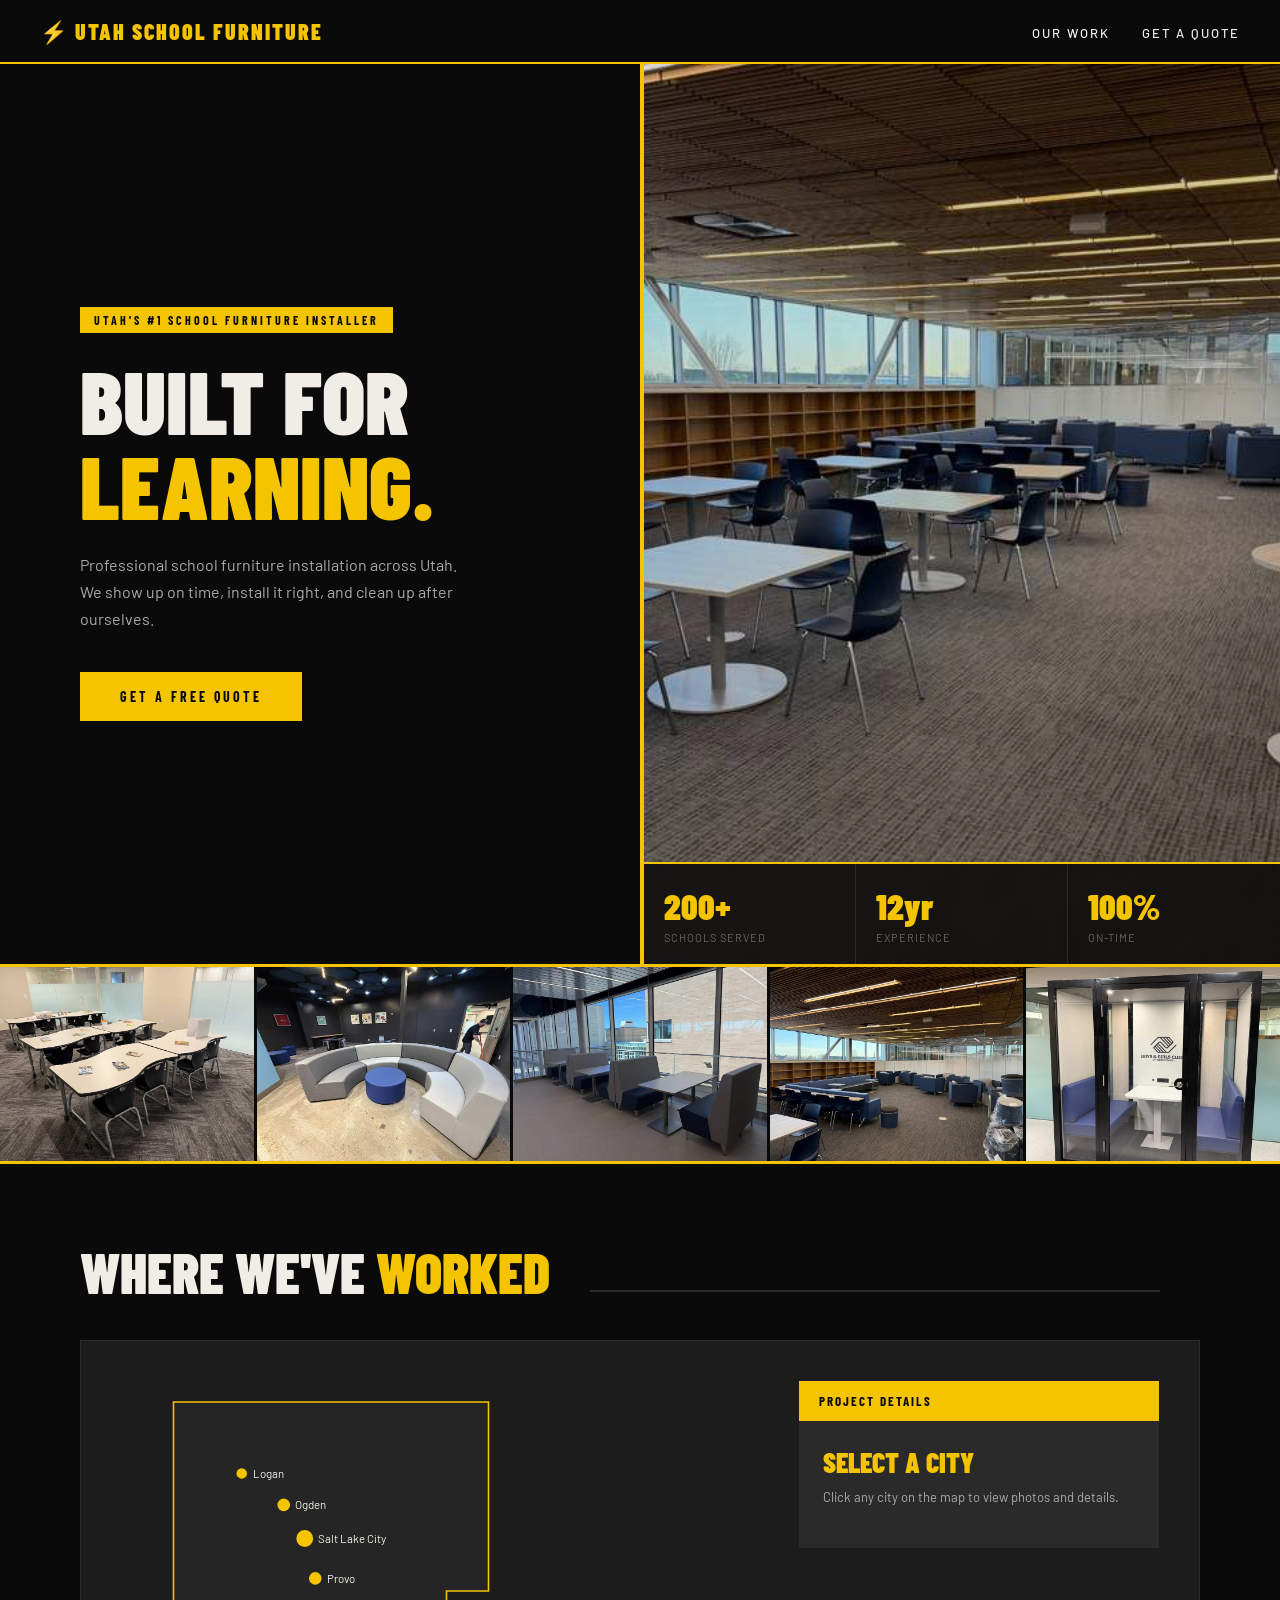
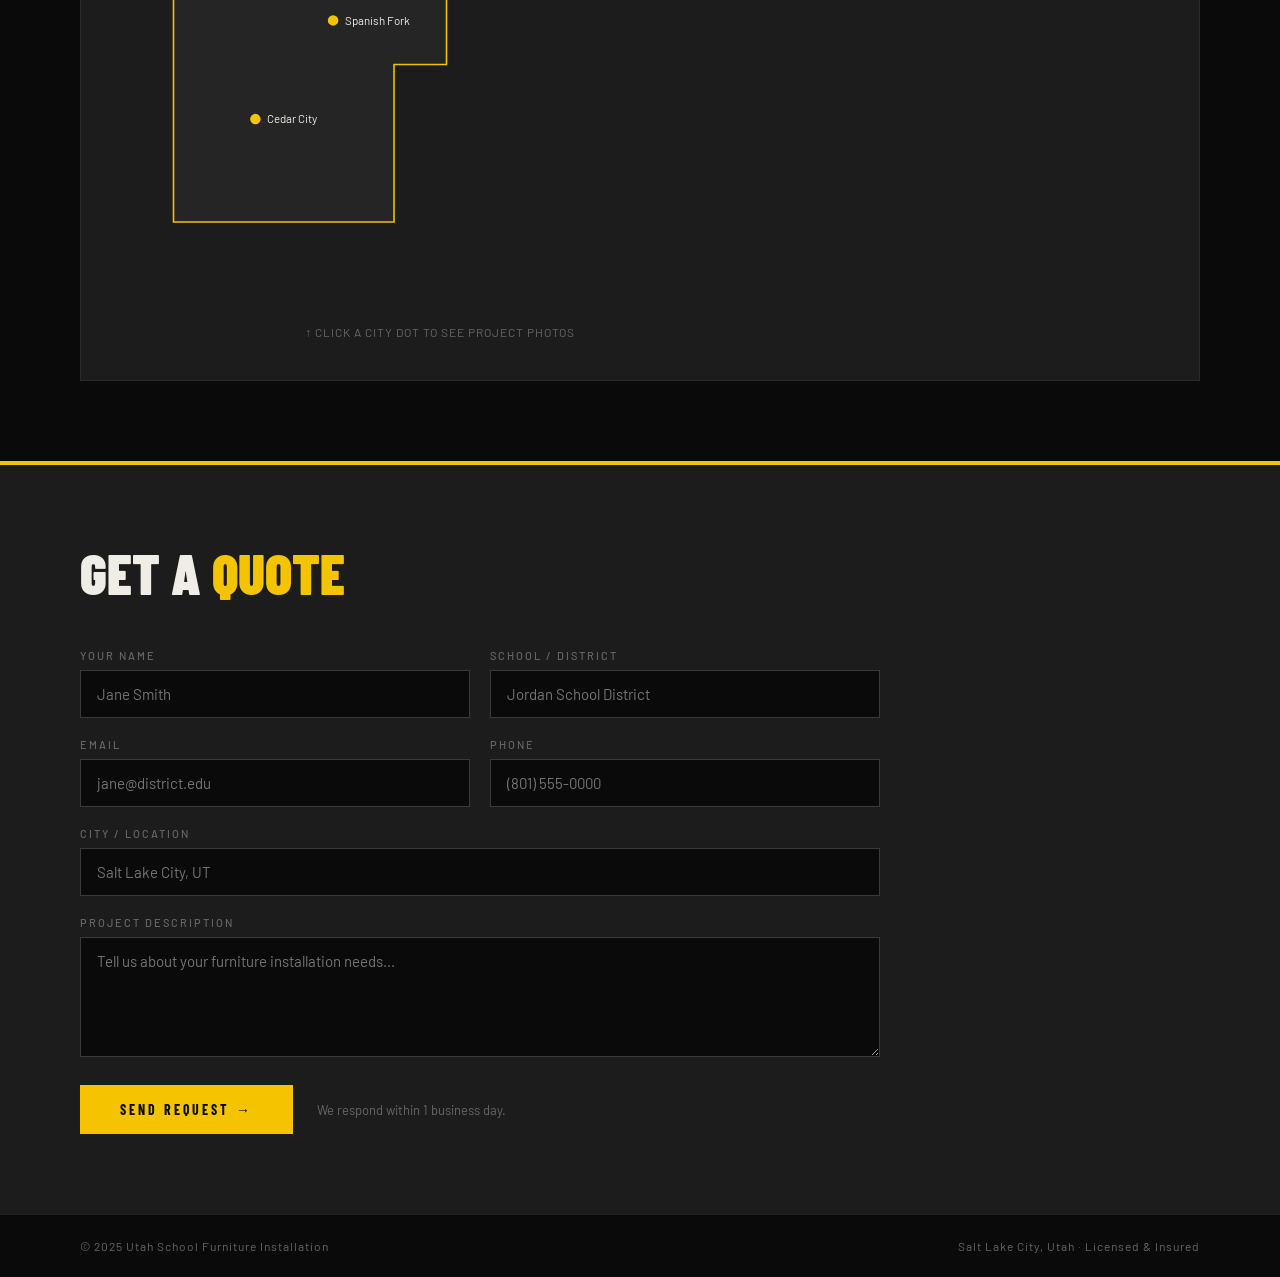
==== images/1.html @ 9ab17a4e "Add files via upload" ====
<!DOCTYPE html><html lang="en"><head><meta charset="UTF-8"><meta name="viewport" content="width=device-width,initial-scale=1.0">
    <title>Design 1 – Bold Industrial</title>
    <link href="https://fonts.googleapis.com/css2?family=Barlow+Condensed:wght@700;900&family=Barlow:wght@400;500&display=swap" rel="stylesheet">
    <style>
    *,*::before,*::after{box-sizing:border-box;margin:0;padding:0}
    :root{--bk:#0a0a0a;--pn:#1c1c1c;--ye:#f5c400;--wh:#f0ede6;--gr:#666;--lg:#2a2a2a}
    body{background:var(--bk);color:var(--wh);font-family:'Barlow',sans-serif;overflow-x:hidden}
    nav{position:fixed;top:0;width:100%;z-index:100;background:var(--bk);border-bottom:2px solid var(--ye);display:flex;align-items:center;justify-content:space-between;padding:0 40px;height:64px}
    .logo{font-family:'Barlow Condensed',sans-serif;font-weight:900;font-size:22px;letter-spacing:2px;color:var(--ye);text-transform:uppercase}
    nav a{color:var(--wh);text-decoration:none;font-size:13px;letter-spacing:2px;text-transform:uppercase;font-weight:500;transition:color .2s;margin-left:32px}nav a:hover{color:var(--ye)}
    .hero{min-height:100vh;padding-top:64px;display:grid;grid-template-columns:1fr 1fr;align-items:center}
    .hl{padding:80px 40px 80px 80px}
    .tag{display:inline-block;background:var(--ye);color:var(--bk);font-family:'Barlow Condensed',sans-serif;font-weight:700;font-size:12px;letter-spacing:3px;text-transform:uppercase;padding:6px 14px;margin-bottom:24px}
    h1{font-family:'Barlow Condensed',sans-serif;font-size:clamp(56px,7vw,96px);font-weight:900;line-height:.95;text-transform:uppercase;margin-bottom:24px}
    h1 span{color:var(--ye);display:block}
    .hl>p{font-size:16px;color:#aaa;line-height:1.7;max-width:380px;margin-bottom:40px}
    .btn{display:inline-block;background:var(--ye);color:var(--bk);font-family:'Barlow Condensed',sans-serif;font-weight:700;font-size:14px;letter-spacing:3px;text-transform:uppercase;padding:16px 40px;text-decoration:none;border:none;cursor:pointer;transition:background .2s}.btn:hover{background:#ffd000}
    .hr{height:100vh;position:relative;overflow:hidden;border-left:4px solid var(--ye)}
    .hr>img{width:100%;height:100%;object-fit:cover;opacity:.85}
    .sb{position:absolute;bottom:0;left:0;right:0;display:grid;grid-template-columns:repeat(3,1fr);border-top:2px solid var(--ye);background:rgba(10,10,10,.85);backdrop-filter:blur(8px)}
    .st{padding:20px;border-right:1px solid var(--lg)}.st:last-child{border-right:none}
    .sn{font-family:'Barlow Condensed',sans-serif;font-size:36px;font-weight:900;color:var(--ye)}.sl{font-size:11px;color:var(--gr);text-transform:uppercase;letter-spacing:1px;margin-top:4px}
    .strip{display:grid;grid-template-columns:repeat(5,1fr);height:200px;gap:3px;border-top:3px solid var(--ye);border-bottom:3px solid var(--ye)}
    .strip div{overflow:hidden}.strip img{width:100%;height:100%;object-fit:cover;transition:transform .4s}.strip div:hover img{transform:scale(1.05)}
    .sh{padding:80px 80px 40px;display:flex;align-items:flex-end;justify-content:space-between}
    .stitle{font-family:'Barlow Condensed',sans-serif;font-size:56px;font-weight:900;text-transform:uppercase;line-height:1}.stitle span{color:var(--ye)}
    .sline{flex:1;height:2px;background:var(--lg);margin:0 40px 8px}
    .ms{padding:0 80px 80px}.mw{background:var(--pn);border:1px solid #2a2a2a;padding:40px;display:grid;grid-template-columns:1fr 360px;gap:40px;align-items:start}
    svg.map{width:100%;max-width:420px}svg.map path{fill:#252525;stroke:var(--ye);stroke-width:1.5;cursor:pointer;transition:fill .2s}svg.map path:hover{fill:var(--ye)}
    .cd{fill:var(--ye);cursor:pointer;transition:all .2s}.cd.active{fill:#fff}
    .cl{fill:var(--wh);font-family:'Barlow',sans-serif;font-size:11px;pointer-events:none}
    .mih{background:var(--ye);color:var(--bk);font-family:'Barlow Condensed',sans-serif;font-weight:700;font-size:13px;letter-spacing:2px;text-transform:uppercase;padding:12px 20px}
    .mib{background:var(--lg);padding:24px}
    .cn{font-family:'Barlow Condensed',sans-serif;font-size:28px;font-weight:900;text-transform:uppercase;color:var(--ye);margin-bottom:8px}
    .cdesc{font-size:13px;color:#aaa;line-height:1.6;margin-bottom:16px}
    .pg{display:grid;grid-template-columns:1fr 1fr;gap:8px}
    .hint{color:var(--gr);font-size:12px;letter-spacing:1px;text-transform:uppercase;margin-top:16px;text-align:center}
    .fs{background:var(--pn);border-top:4px solid var(--ye);padding:80px}
    .fs .stitle{margin-bottom:48px}
    .cf{display:grid;grid-template-columns:1fr 1fr;gap:20px;max-width:800px}
    .fg{display:flex;flex-direction:column;gap:8px}.fg.full{grid-column:1/-1}
    label{font-size:11px;letter-spacing:2px;text-transform:uppercase;color:var(--gr);font-weight:500}
    input,textarea{background:var(--bk);border:1px solid #3a3a3a;color:var(--wh);font-family:'Barlow',sans-serif;font-size:15px;padding:14px 16px;outline:none;transition:border-color .2s}
    input:focus,textarea:focus{border-color:var(--ye)}textarea{min-height:120px;resize:vertical}
    .sr{grid-column:1/-1;display:flex;align-items:center;gap:24px;margin-top:8px}.sr p{font-size:13px;color:var(--gr)}
    footer{background:var(--bk);border-top:1px solid #1e1e1e;padding:24px 80px;display:flex;justify-content:space-between}
    footer p{font-size:12px;color:var(--gr);letter-spacing:1px}
    </style></head><body>
    <nav><div class="logo">⚡ Utah School Furniture</div><div><a href="#map">Our Work</a><a href="#contact">Get a Quote</a></div></nav>
    <section class="hero">
      <div class="hl">
        <div class="tag">Utah's #1 School Furniture Installer</div>
        <h1>Built For<span>Learning.</span></h1>
        <p>Professional school furniture installation across Utah. We show up on time, install it right, and clean up after ourselves.</p>
        <a href="#contact" class="btn">Get a Free Quote</a>
      </div>
      <div class="hr">
        <img src="[data-uri]" alt="Library installation">
        <div class="sb">
          <div class="st"><div class="sn">200+</div><div class="sl">Schools Served</div></div>
          <div class="st"><div class="sn">12yr</div><div class="sl">Experience</div></div>
          <div class="st"><div class="sn">100%</div><div class="sl">On-Time</div></div>
        </div>
      </div>
    </section>
    <div class="strip">
      <div><img src="[data-uri]" alt=""></div><div><img src="[data-uri]" alt=""></div>
      <div><img src="[data-uri]" alt=""></div><div><img src="[data-uri]" alt=""></div><div><img src="[data-uri]" alt=""></div>
    </div>
    <div class="sh" id="map"><div class="stitle">Where We've <span>Worked</span></div><div class="sline"></div></div>
    <section class="ms"><div class="mw">
      <div>
        <svg class="map" viewBox="0 0 400 500" xmlns="http://www.w3.org/2000/svg">
          <path d="M 50 20 L 350 20 L 350 200 L 310 200 L 310 270 L 260 270 L 260 420 L 50 420 Z"/>
          <g id="c1">
            <circle class="cd" cx="175" cy="150" r="8" data-city="Salt Lake City" data-desc="15 schools — Jordan, SLC & Granite. 300+ classrooms installed."/>
            <text class="cl" x="188" y="154">Salt Lake City</text>
            <circle class="cd" cx="185" cy="188" r="6" data-city="Provo" data-desc="8 schools — Provo City SD rollout 2023–24."/>
            <text class="cl" x="196" y="192">Provo</text>
            <circle class="cd" cx="155" cy="118" r="6" data-city="Ogden" data-desc="6 schools — Weber County cafeteria & classrooms."/>
            <text class="cl" x="166" y="122">Ogden</text>
            <circle class="cd" cx="202" cy="228" r="5" data-city="Spanish Fork" data-desc="4 schools — bleachers, classrooms, library."/>
            <text class="cl" x="213" y="232">Spanish Fork</text>
            <circle class="cd" cx="128" cy="322" r="5" data-city="Cedar City" data-desc="3 schools — Iron County library renovation."/>
            <text class="cl" x="139" y="326">Cedar City</text>
            <circle class="cd" cx="115" cy="88" r="5" data-city="Logan" data-desc="2 schools — Cache County new classroom furniture."/>
            <text class="cl" x="126" y="92">Logan</text>
          </g>
        </svg>
        <p class="hint">↑ Click a city dot to see project photos</p>
      </div>
      <div>
        <div class="mih">Project Details</div>
        <div class="mib">
          <div class="cn" id="cn1">Select a City</div>
          <div class="cdesc" id="cd1">Click any city on the map to view photos and details.</div>
          <div class="pg" id="pg1"></div>
        </div>
      </div>
    </div></section>
    <section class="fs" id="contact">
      <div class="stitle">Get a <span>Quote</span></div>
      <form class="cf">
        <div class="fg"><label>Your Name</label><input type="text" placeholder="Jane Smith"></div>
        <div class="fg"><label>School / District</label><input type="text" placeholder="Jordan School District"></div>
        <div class="fg"><label>Email</label><input type="email" placeholder="jane@district.edu"></div>
        <div class="fg"><label>Phone</label><input type="tel" placeholder="(801) 555-0000"></div>
        <div class="fg full"><label>City / Location</label><input type="text" placeholder="Salt Lake City, UT"></div>
        <div class="fg full"><label>Project Description</label><textarea placeholder="Tell us about your furniture installation needs..."></textarea></div>
        <div class="sr"><button type="submit" class="btn">Send Request →</button><p>We respond within 1 business day.</p></div>
      </form>
    </section>
    <footer><p>© 2025 Utah School Furniture Installation</p><p>Salt Lake City, Utah · Licensed & Insured</p></footer>
    <script>const PHOTOS=[{s:`[data-uri]`,l:`Collaborative Classroom`},{s:`[data-uri]`,l:`Classroom Setup`},{s:`[data-uri]`,l:`Maker Space`},{s:`[data-uri]`,l:`Lounge Area`},{s:`[data-uri]`,l:`Reading Lounge`},{s:`[data-uri]`,l:`Multi-Zone Room`},{s:`[data-uri]`,l:`Soft Seating`},{s:`[data-uri]`,l:`Modern Lounge`},{s:`[data-uri]`,l:`Booth Seating`},{s:`[data-uri]`,l:`Circular Seating`},{s:`[data-uri]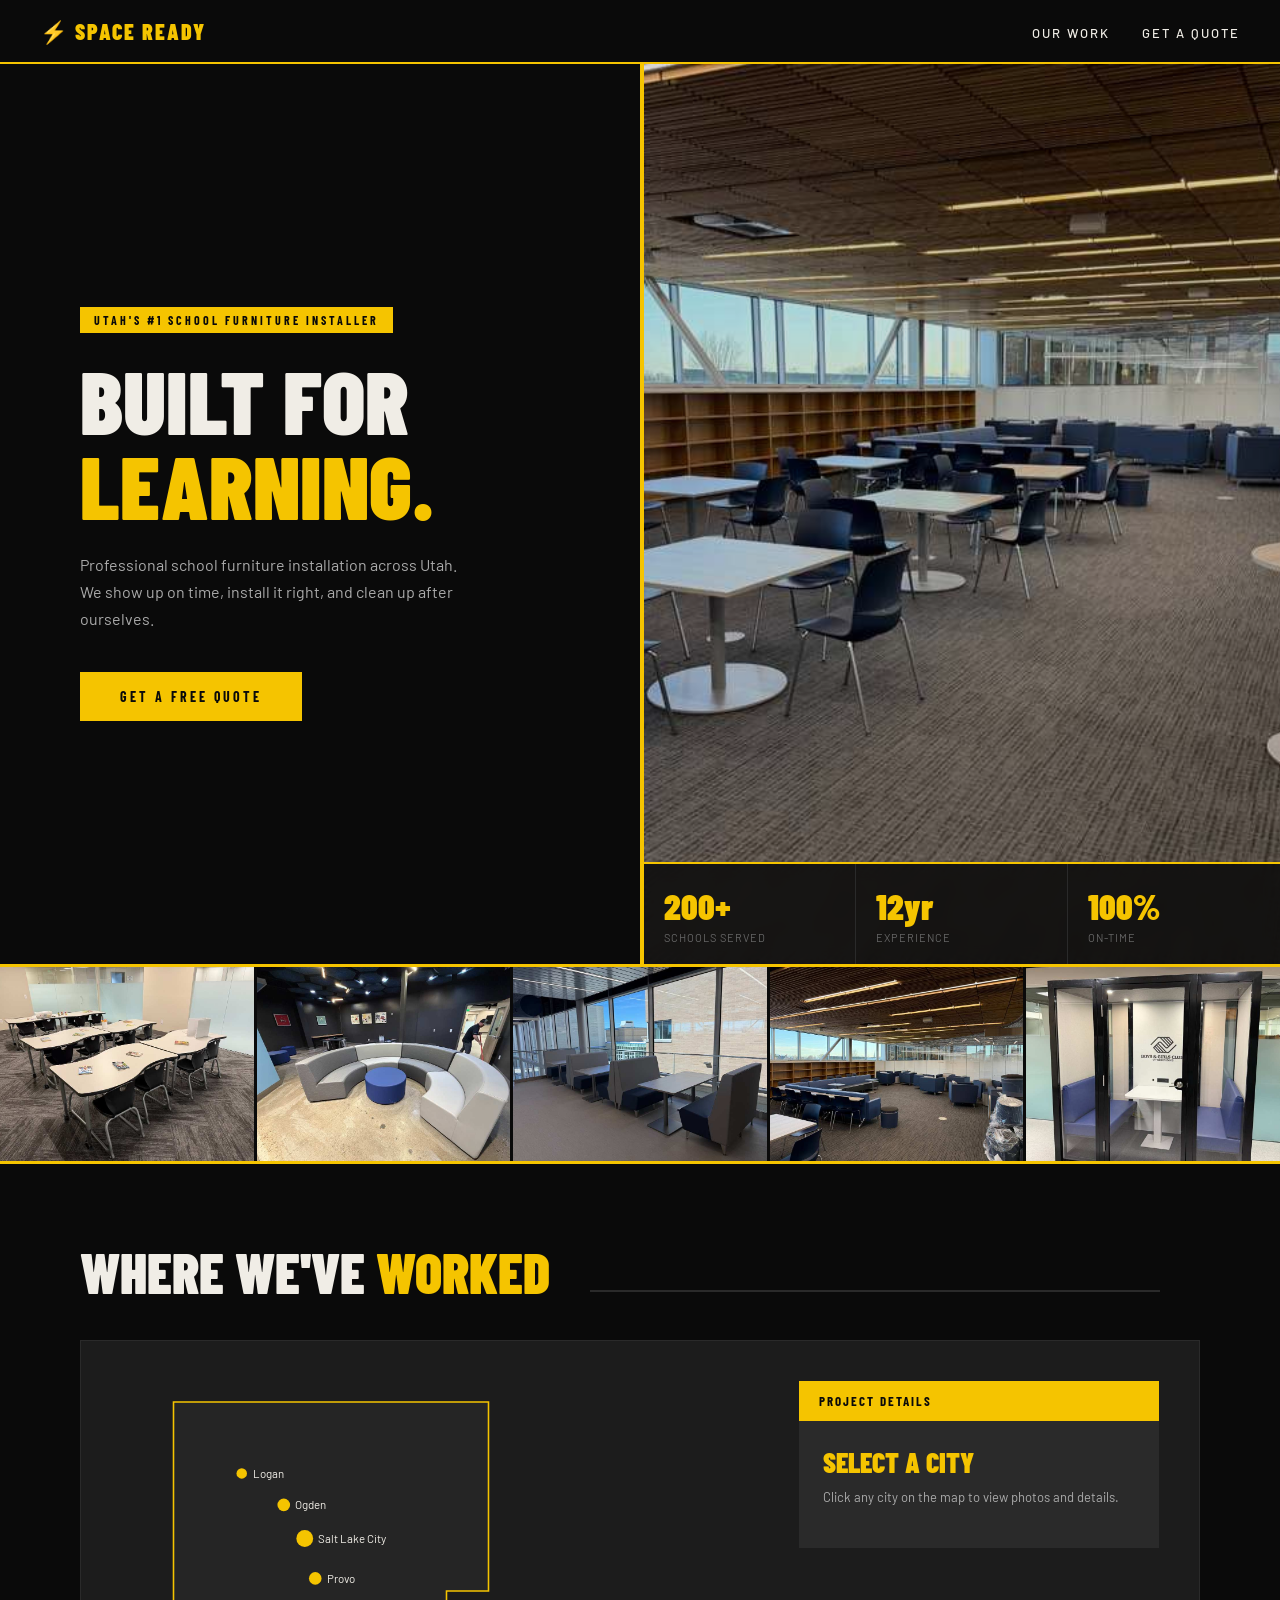
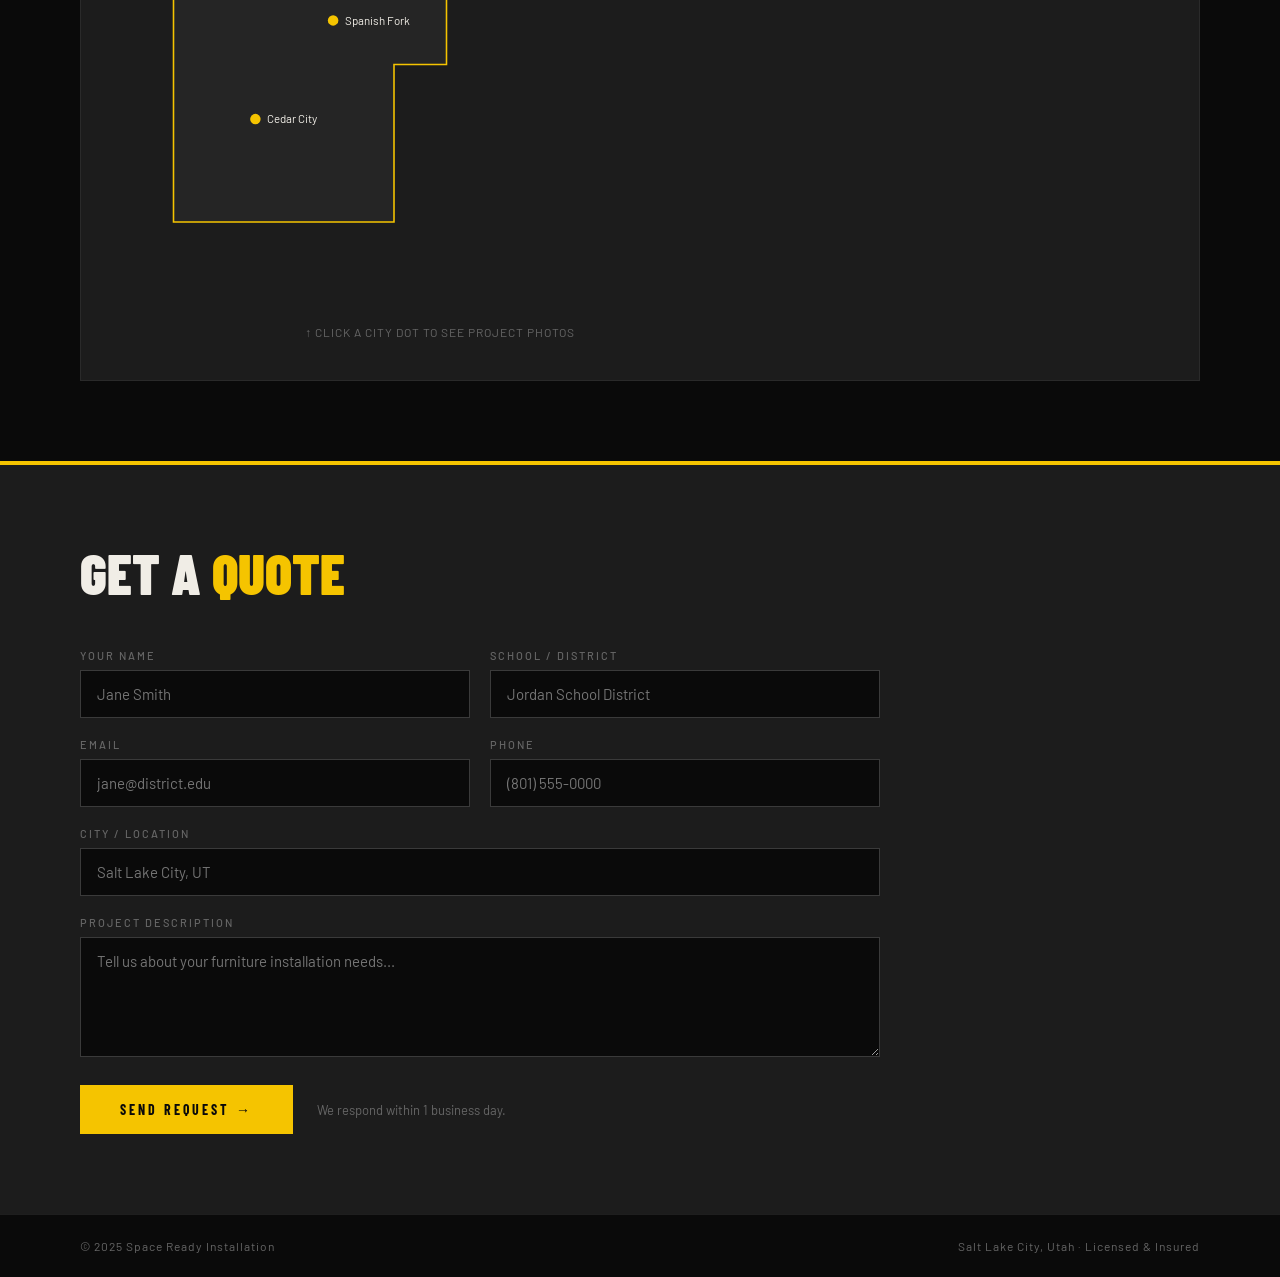
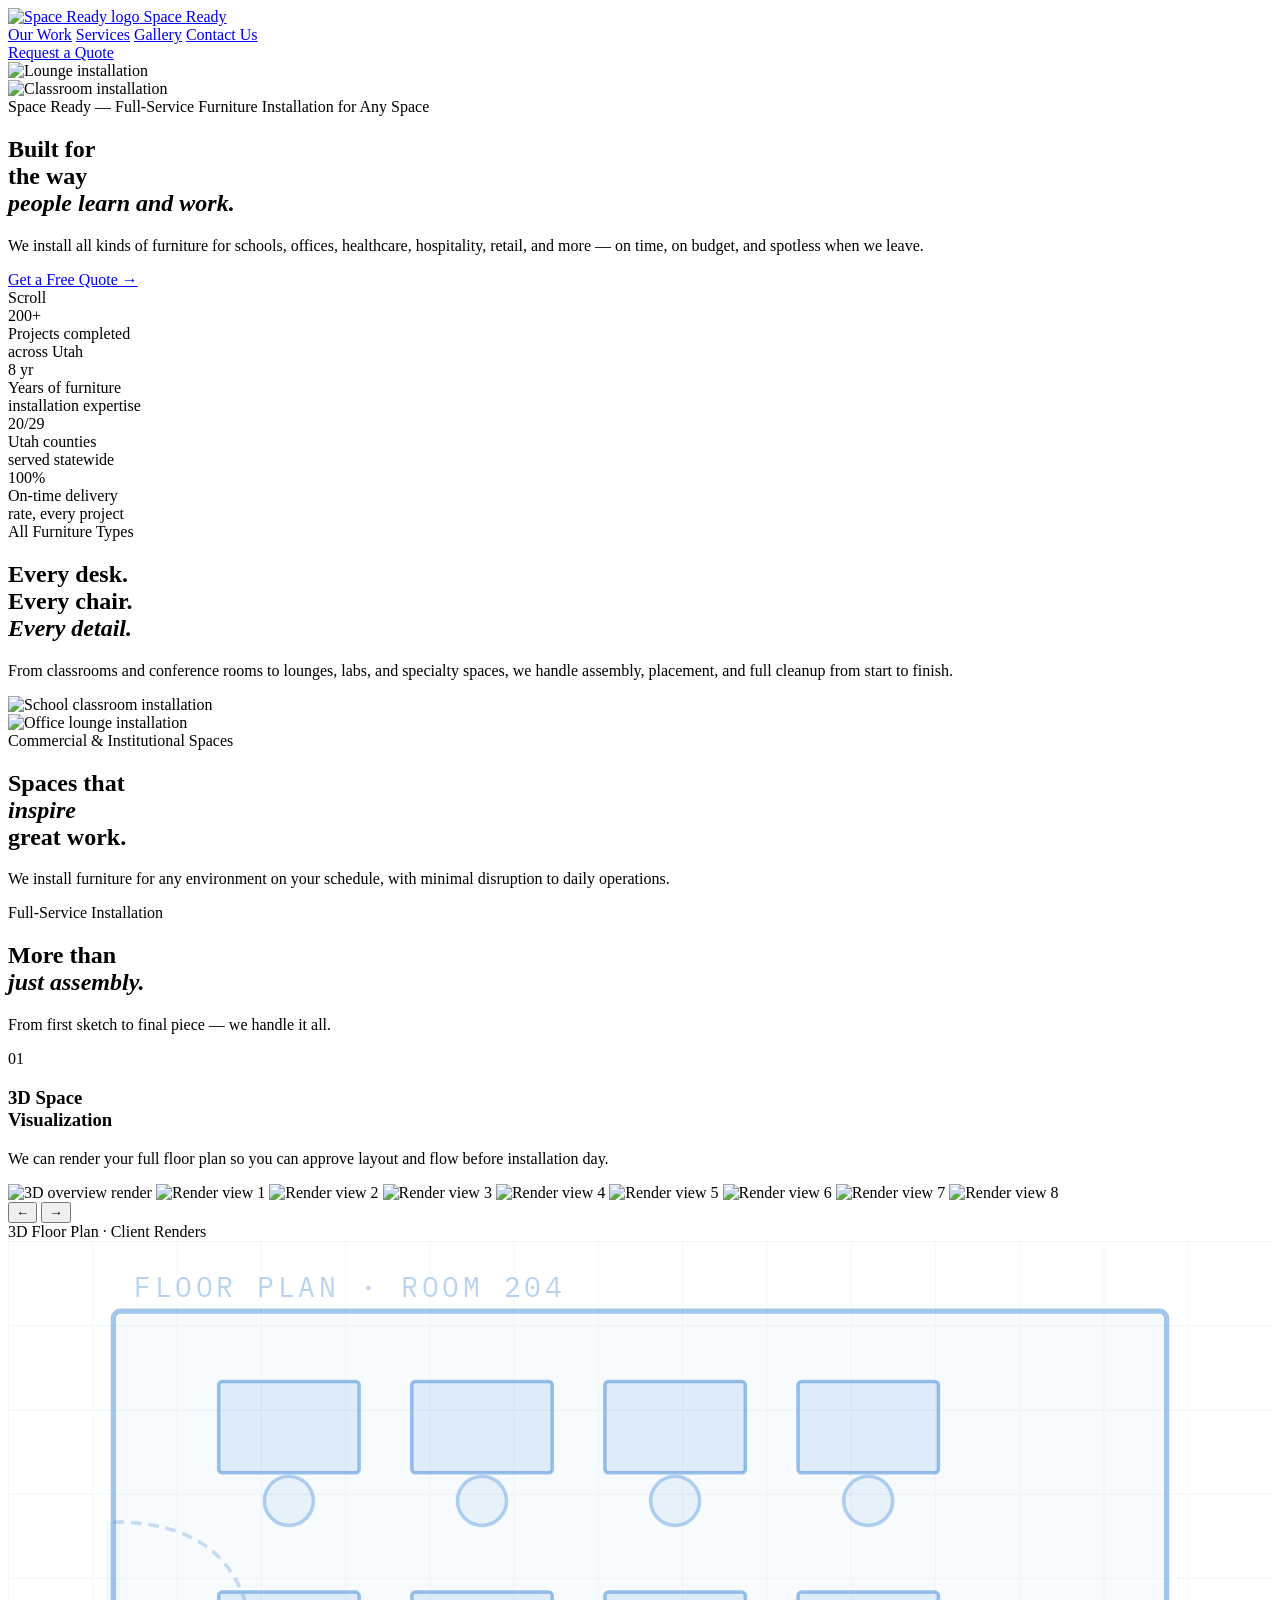
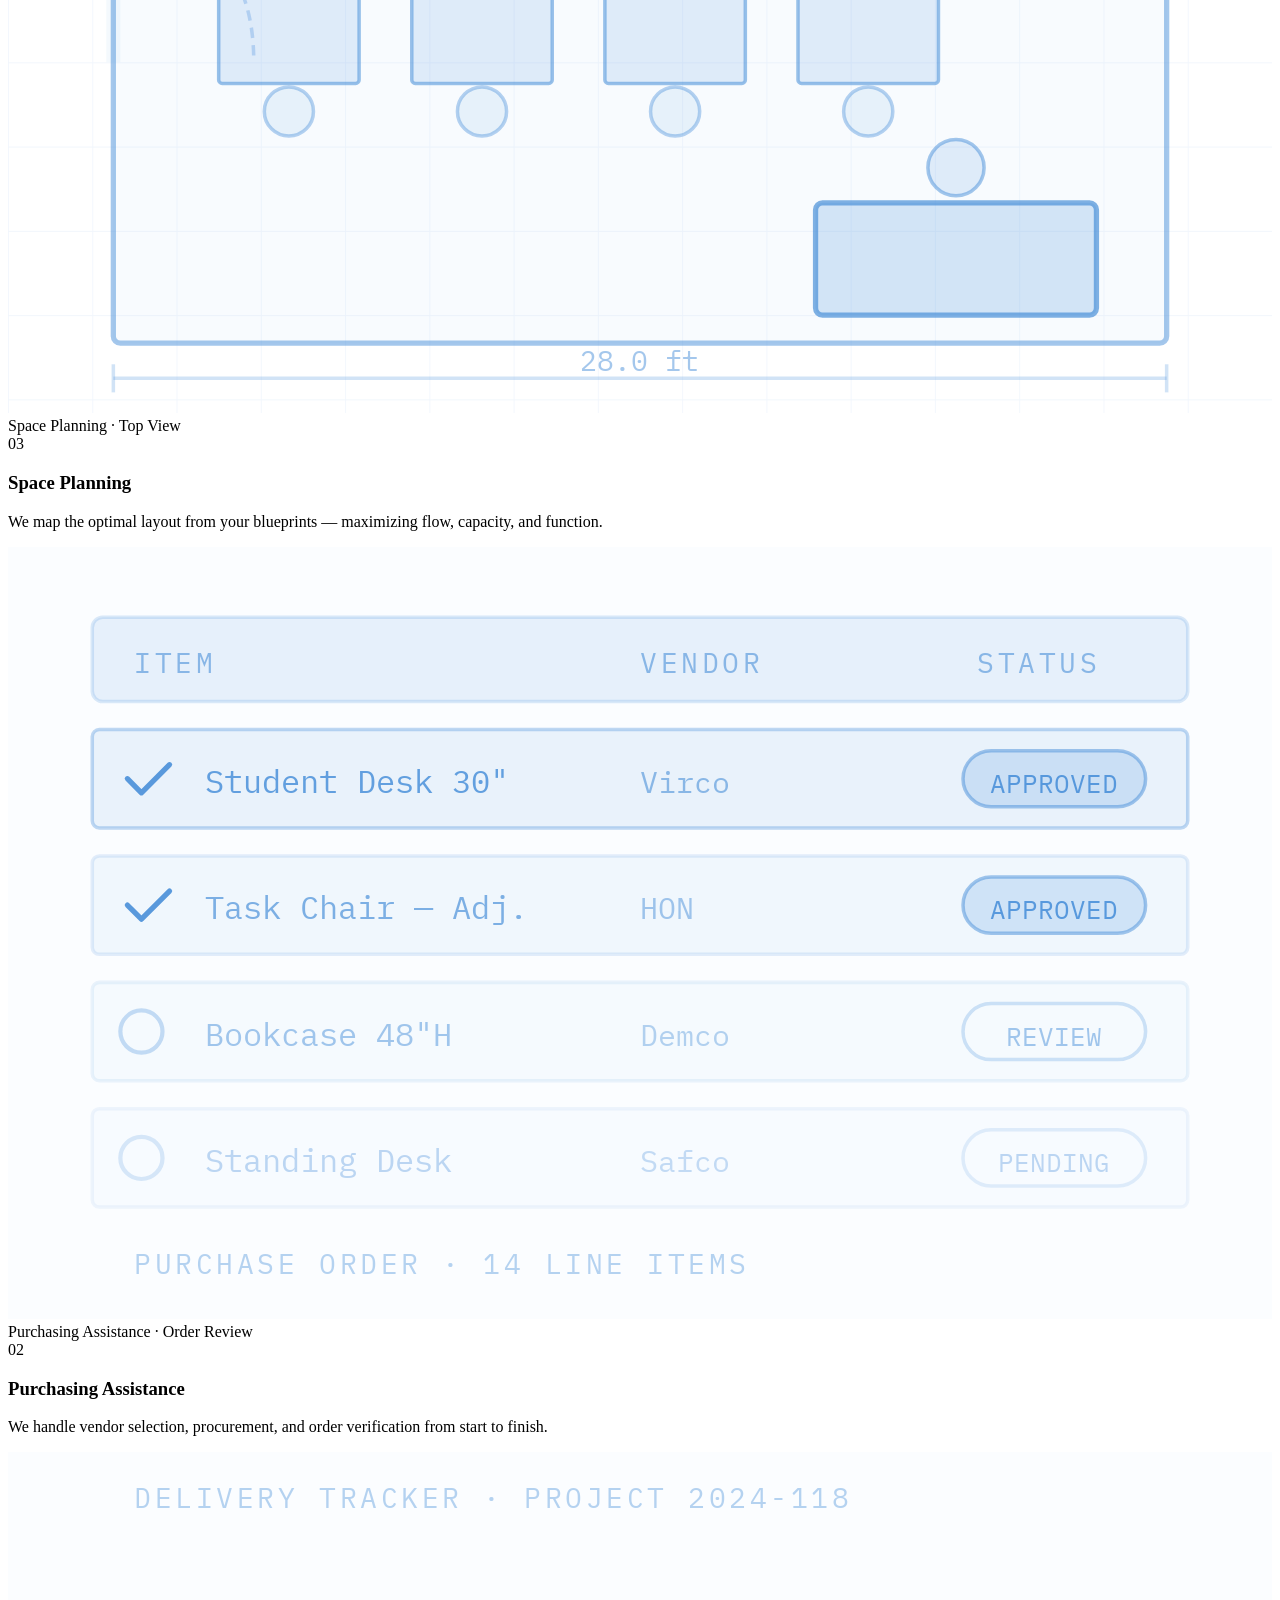
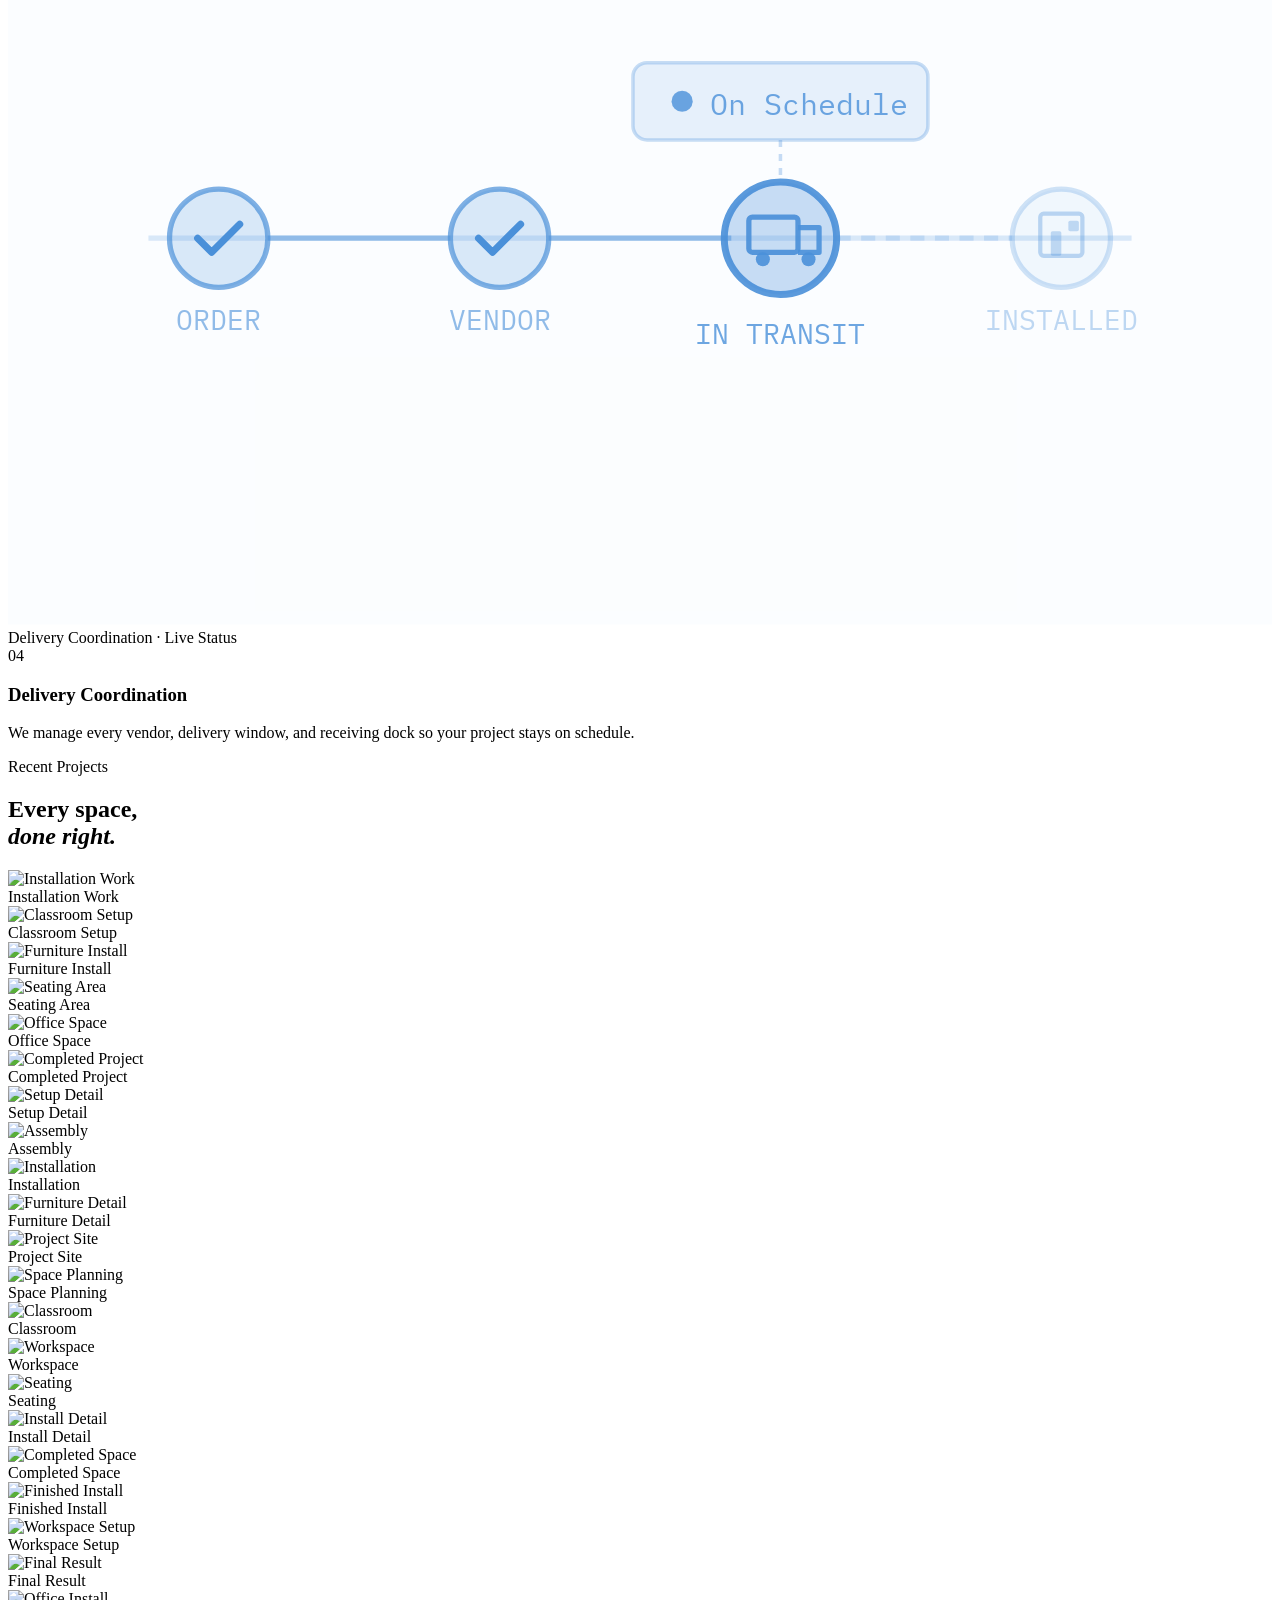
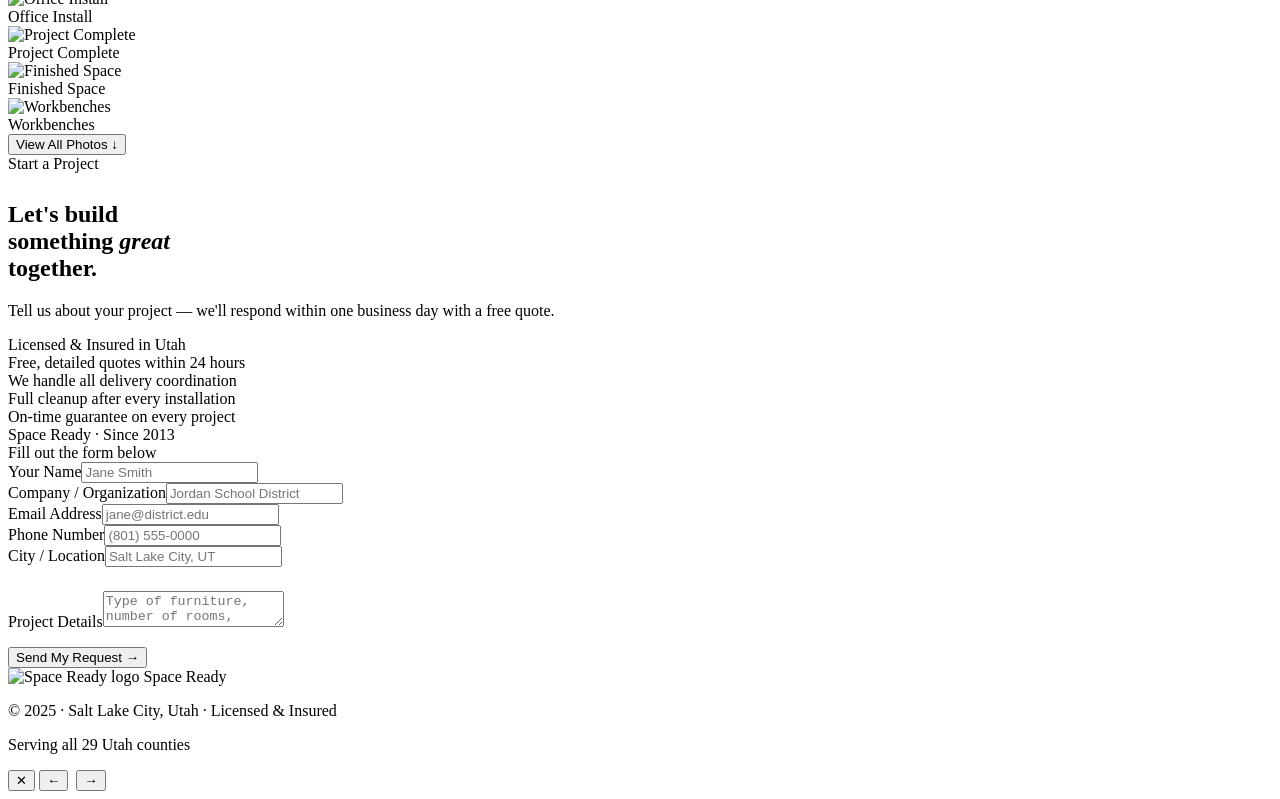
